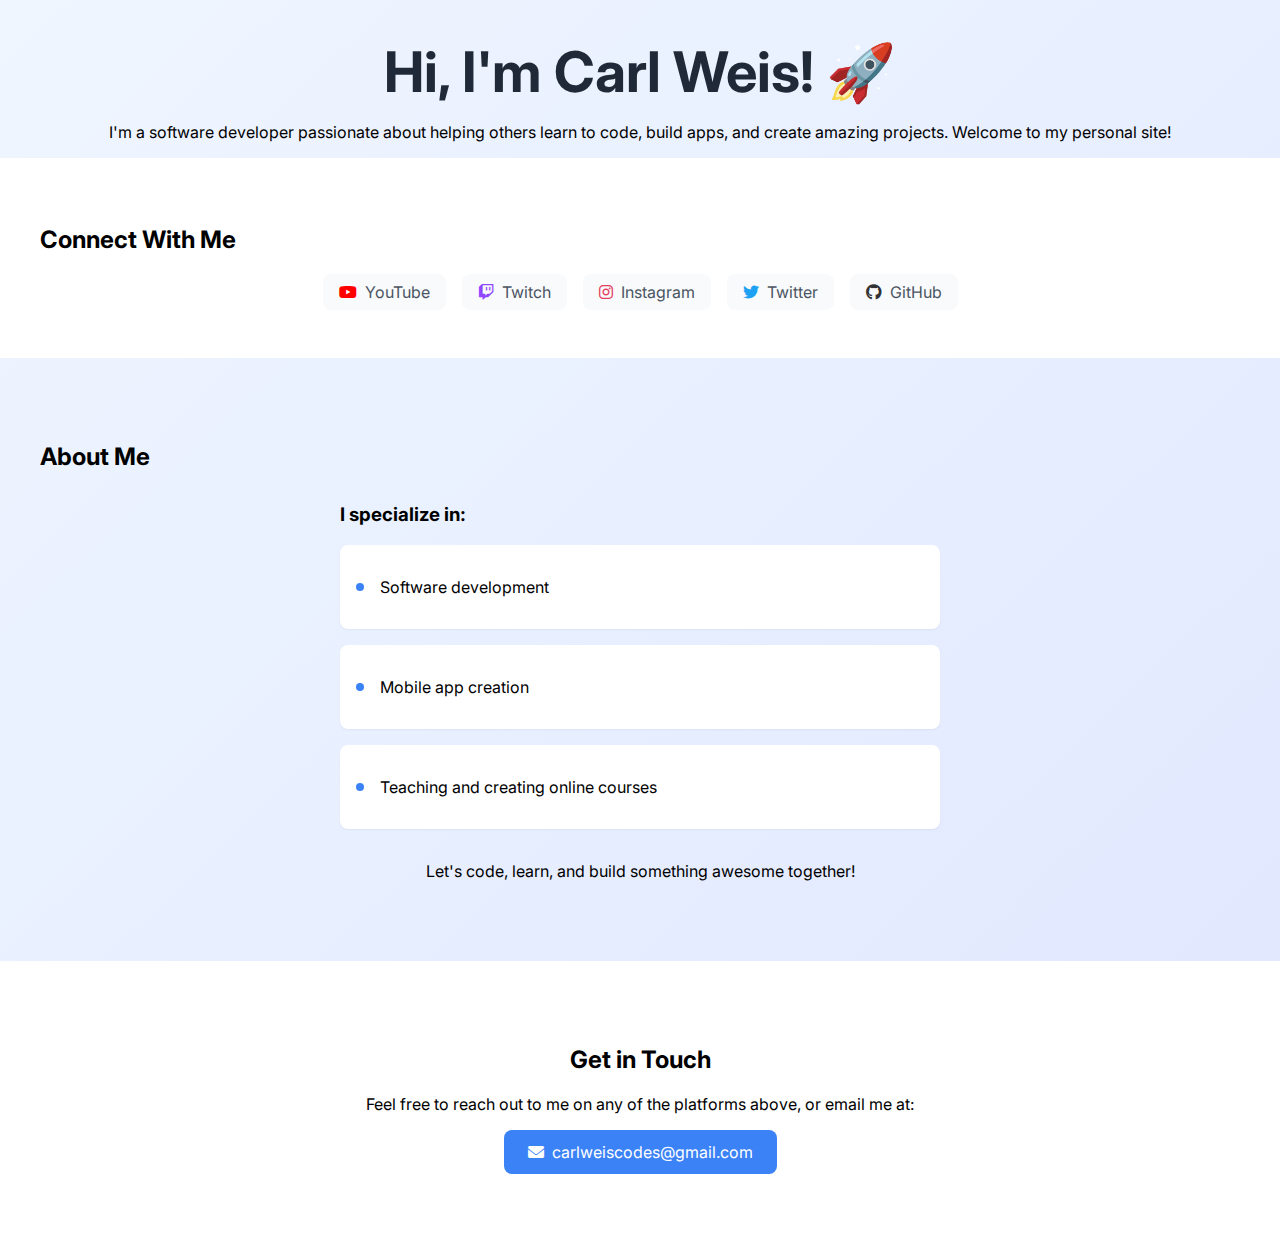
==== index.html @ dabbe788 "Add index.html page" ====
<!DOCTYPE html>
<html lang="en">
<head>
    <meta charset="UTF-8">
    <meta name="viewport" content="width=device-width, initial-scale=1.0">
    <title>Carl Weis - Software Developer</title>
    <link rel="stylesheet" href="styles.css">
    <link rel="stylesheet" href="https://cdnjs.cloudflare.com/ajax/libs/font-awesome/6.0.0/css/all.min.css">
    <link href="https://fonts.googleapis.com/css2?family=Inter:wght@400;500;600;700&display=swap" rel="stylesheet">
</head>
<body>
    <header class="container">
        <h1>Hi, I'm Carl Weis! 🚀</h1>
        <p>I'm a software developer passionate about helping others learn to code,
           build apps, and create amazing projects. Welcome to my personal site!</p>
    </header>

    <section class="social-links">
        <div class="container">
            <h2>Connect With Me</h2>
            <div class="social-grid">
                <a href="#" class="social-link">
                    <i class="fab fa-youtube" style="color: #ff0000;"></i>
                    <span>YouTube</span>
                </a>
                <a href="#" class="social-link">
                    <i class="fab fa-twitch" style="color: #9146ff;"></i>
                    <span>Twitch</span>
                </a>
                <a href="#" class="social-link">
                    <i class="fab fa-instagram" style="color: #e4405f;"></i>
                    <span>Instagram</span>
                </a>
                <a href="#" class="social-link">
                    <i class="fab fa-twitter" style="color: #1da1f2;"></i>
                    <span>Twitter</span>
                </a>
                <a href="#" class="social-link">
                    <i class="fab fa-github" style="color: #333;"></i>
                    <span>GitHub</span>
                </a>
            </div>
        </div>
    </section>

    <section class="about-section container">
        <h2>About Me</h2>
        <div class="specialty-list">
            <h3>I specialize in:</h3>
            <div class="specialty-item">
                <div class="specialty-dot"></div>
                <p>Software development</p>
            </div>
            <div class="specialty-item">
                <div class="specialty-dot"></div>
                <p>Mobile app creation</p>
            </div>
            <div class="specialty-item">
                <div class="specialty-dot"></div>
                <p>Teaching and creating online courses</p>
            </div>
        </div>
        <p style="text-align: center; margin-top: 2rem;">
            Let's code, learn, and build something awesome together!
        </p>
    </section>

    <section class="contact-section">
        <div class="container">
            <h2>Get in Touch</h2>
            <p>Feel free to reach out to me on any of the platforms above, or email me at:</p>
            <a href="mailto:carlweiscodes@gmail.com" class="email-button">
                <i class="fas fa-envelope"></i>
                <span>carlweiscodes@gmail.com</span>
            </a>
        </div>
    </section>
</body>
</html>
---- styles.css ----
:root {
  --primary-color: #3b82f6;
  --text-dark: #1f2937;
  --text-light: #4b5563;
  --bg-gradient-from: #eff6ff;
  --bg-gradient-to: #e0e7ff;
}

body {
  font-family: 'Inter', -apple-system, sans-serif;
  margin: 0;
  min-height: 100vh;
  background: linear-gradient(to bottom right, var(--bg-gradient-from), var(--bg-gradient-to));
}

.container {
  max-width: 1200px;
  margin: 0 auto;
  padding: 0 1rem;
}

header {
  text-align: center;
  padding: 4rem 1rem;
}

h1 {
  font-size: 2.5rem;
  color: var(--text-dark);
  margin-bottom: 1rem;
}

.social-links {
  background: white;
  padding: 3rem 0;
}

.social-grid {
  display: flex;
  flex-wrap: wrap;
  gap: 1rem;
  justify-content: center;
}

.social-link {
  display: flex;
  align-items: center;
  gap: 0.5rem;
  padding: 0.5rem 1rem;
  background: #f9fafb;
  border-radius: 0.5rem;
  text-decoration: none;
  color: var(--text-light);
  transition: background-color 0.2s;
}

.social-link:hover {
  background: #f3f4f6;
}

.about-section {
  padding: 4rem 0;
}

.specialty-list {
  max-width: 600px;
  margin: 2rem auto;
}

.specialty-item {
  display: flex;
  align-items: center;
  gap: 1rem;
  background: white;
  padding: 1rem;
  margin: 1rem 0;
  border-radius: 0.5rem;
  box-shadow: 0 1px 2px rgba(0,0,0,0.05);
}

.specialty-dot {
  width: 8px;
  height: 8px;
  background: var(--primary-color);
  border-radius: 50%;
}

.contact-section {
  background: white;
  padding: 4rem 0;
  text-align: center;
}

.email-button {
  display: inline-flex;
  align-items: center;
  gap: 0.5rem;
  background: var(--primary-color);
  color: white;
  padding: 0.75rem 1.5rem;
  border-radius: 0.5rem;
  text-decoration: none;
  transition: background-color 0.2s;
}

.email-button:hover {
  background: #2563eb;
}

@media (min-width: 768px) {
  h1 {
    font-size: 3.5rem;
  }
}
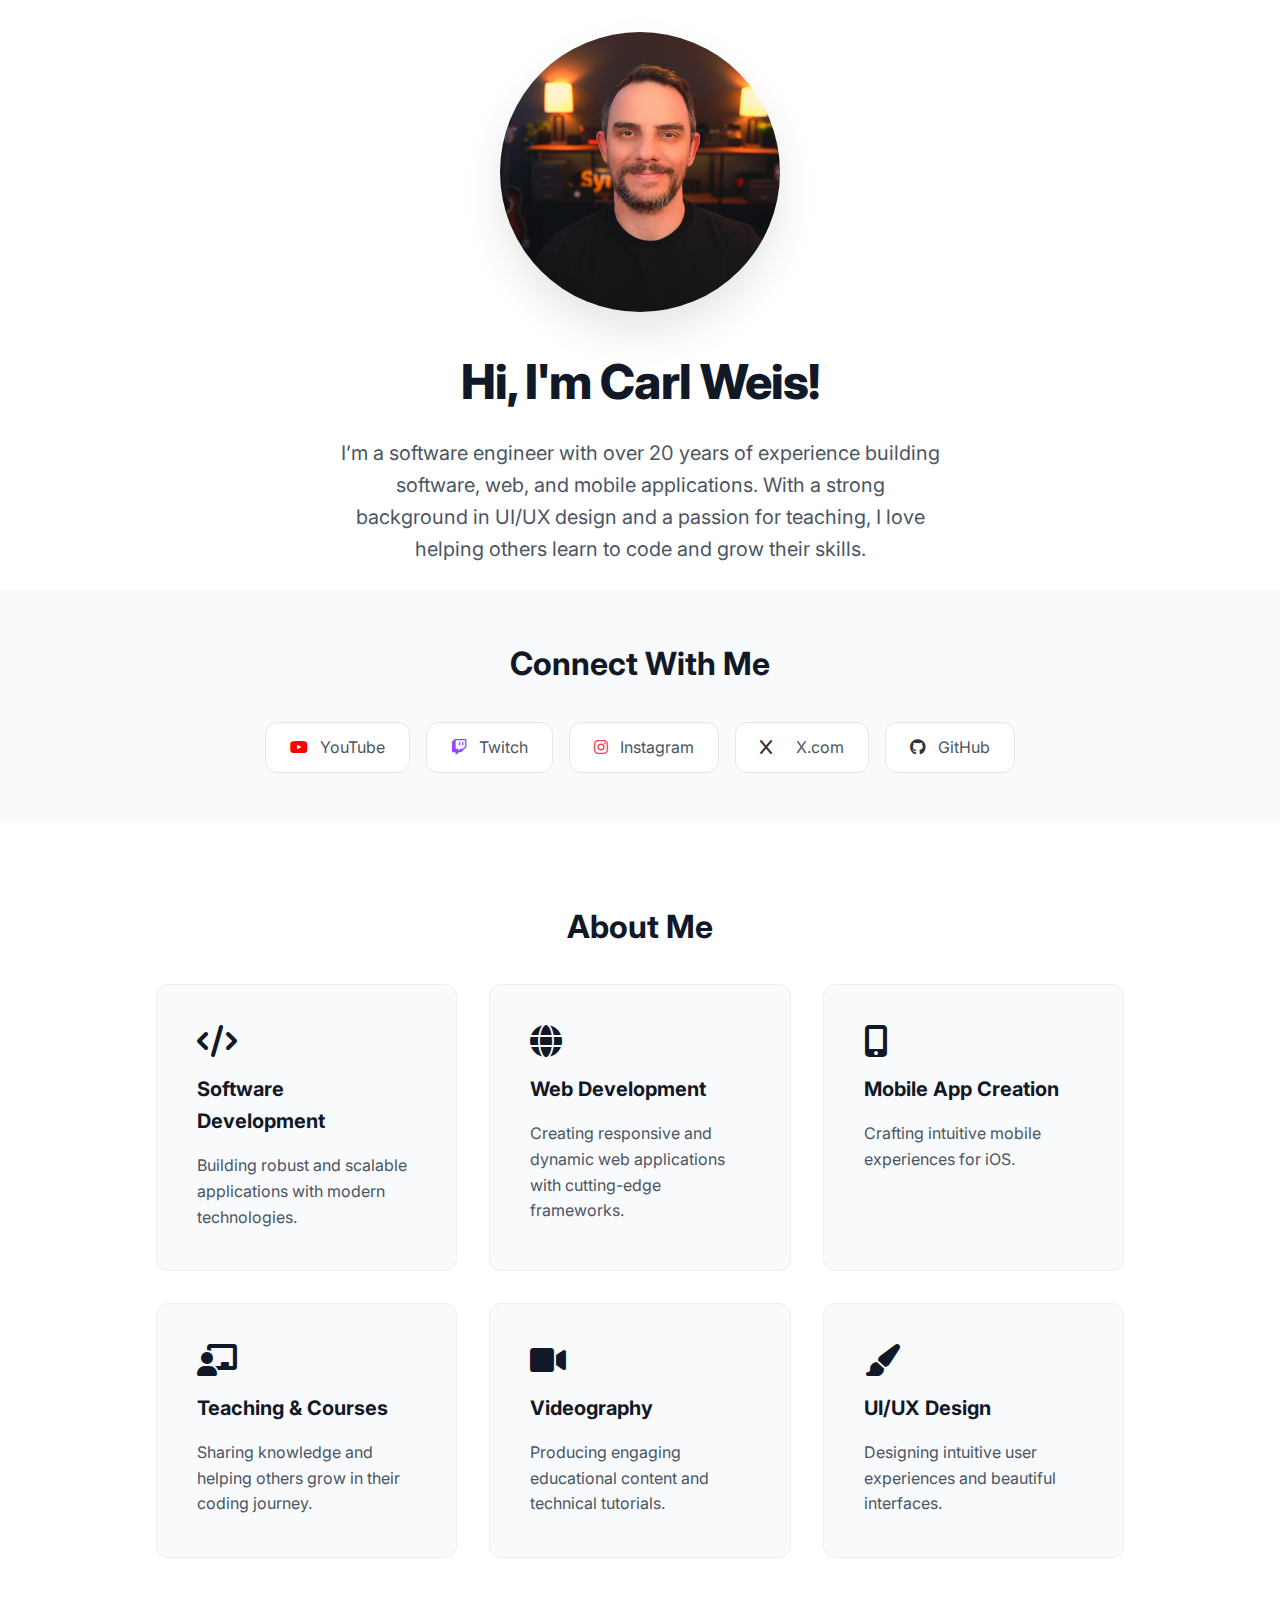
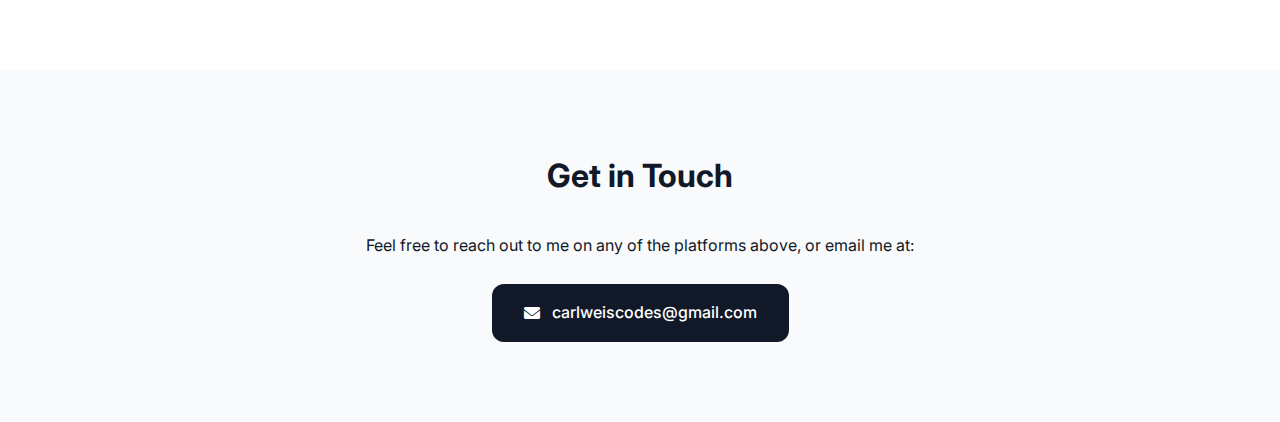
==== commit 6658caaf: "Updated styles" ====
--- a/index.html
+++ b/index.html
@@ -10,32 +10,38 @@
 </head>
 <body>
     <header class="container">
-        <h1>Hi, I'm Carl Weis! 🚀</h1>
-        <p>I'm a software developer passionate about helping others learn to code,
-           build apps, and create amazing projects. Welcome to my personal site!</p>
+        <div class="flex items-center justify-center">
+          <img src="images/headshot.jpg" alt="Headshot of Carl Weis" class="rounded-full border" width="300"/>
+        </div>
+        <h1>Hi, I'm Carl Weis!</h1>
+        <p>
+          I’m a software engineer with over 20 years of experience building software, web, and mobile applications. With a strong background in UI/UX design and a passion for teaching, I love helping others learn to code and grow their skills.
+        </p>
+        <br/>
     </header>
 
     <section class="social-links">
         <div class="container">
             <h2>Connect With Me</h2>
             <div class="social-grid">
-                <a href="#" class="social-link">
+                <a href="https://www.youtube.com/@carlweiscodes" class="social-link">
                     <i class="fab fa-youtube" style="color: #ff0000;"></i>
                     <span>YouTube</span>
                 </a>
-                <a href="#" class="social-link">
+                <a href="https://www.twitch.tv/carlweiscodes" class="social-link">
                     <i class="fab fa-twitch" style="color: #9146ff;"></i>
                     <span>Twitch</span>
                 </a>
-                <a href="#" class="social-link">
+                <a href="https://www.instagram.com/carlweiscodes/" class="social-link">
                     <i class="fab fa-instagram" style="color: #e4405f;"></i>
                     <span>Instagram</span>
                 </a>
-                <a href="#" class="social-link">
-                    <i class="fab fa-twitter" style="color: #1da1f2;"></i>
-                    <span>Twitter</span>
+                <a href="https://x.com/carlweiscodes" class="social-link">
+                  <i class="fab fa-x" style="color: #333;"></i>
+                  <i class="fa-brands fa-x-twitter" style="color: #000000;"></i>
+                  <span>X.com</span>
                 </a>
-                <a href="#" class="social-link">
+                <a href="https://github.com/carlweis" class="social-link">
                     <i class="fab fa-github" style="color: #333;"></i>
                     <span>GitHub</span>
                 </a>
@@ -46,29 +52,44 @@
     <section class="about-section container">
         <h2>About Me</h2>
         <div class="specialty-list">
-            <h3>I specialize in:</h3>
             <div class="specialty-item">
-                <div class="specialty-dot"></div>
-                <p>Software development</p>
+                <i class="fas fa-code"></i>
+                <h3>Software Development</h3>
+                <p>Building robust and scalable applications with modern technologies.</p>
             </div>
             <div class="specialty-item">
-                <div class="specialty-dot"></div>
-                <p>Mobile app creation</p>
+                <i class="fas fa-globe"></i>
+                <h3>Web Development</h3>
+                <p>Creating responsive and dynamic web applications with cutting-edge frameworks.</p>
             </div>
             <div class="specialty-item">
-                <div class="specialty-dot"></div>
-                <p>Teaching and creating online courses</p>
+                <i class="fas fa-mobile-alt"></i>
+                <h3>Mobile App Creation</h3>
+                <p>Crafting intuitive mobile experiences for iOS.</p>
+            </div>
+            <div class="specialty-item">
+                <i class="fas fa-chalkboard-teacher"></i>
+                <h3>Teaching & Courses</h3>
+                <p>Sharing knowledge and helping others grow in their coding journey.</p>
+            </div>
+            <div class="specialty-item">
+                <i class="fas fa-video"></i>
+                <h3>Videography</h3>
+                <p>Producing engaging educational content and technical tutorials.</p>
+            </div>
+            <div class="specialty-item">
+                <i class="fas fa-paint-brush"></i>
+                <h3>UI/UX Design</h3>
+                <p>Designing intuitive user experiences and beautiful interfaces.</p>
             </div>
         </div>
-        <p style="text-align: center; margin-top: 2rem;">
-            Let's code, learn, and build something awesome together!
-        </p>
     </section>
 
     <section class="contact-section">
         <div class="container">
             <h2>Get in Touch</h2>
             <p>Feel free to reach out to me on any of the platforms above, or email me at:</p>
+            <br/>
             <a href="mailto:carlweiscodes@gmail.com" class="email-button">
                 <i class="fas fa-envelope"></i>
                 <span>carlweiscodes@gmail.com</span>
--- a/styles.css
+++ b/styles.css
@@ -1,37 +1,93 @@
 :root {
-  --primary-color: #3b82f6;
-  --text-dark: #1f2937;
+  --primary-color: #2563eb;
+  --primary-light: #3b82f6;
+  --text-dark: #111827;
   --text-light: #4b5563;
-  --bg-gradient-from: #eff6ff;
-  --bg-gradient-to: #e0e7ff;
+  --bg-white: #ffffff;
+  --bg-light: #f9fafb;
+  --border-color: #e5e7eb;
+}
+
+* {
+  box-sizing: border-box;
+  margin: 0;
+  padding: 0;
 }
 
 body {
-  font-family: 'Inter', -apple-system, sans-serif;
-  margin: 0;
-  min-height: 100vh;
-  background: linear-gradient(to bottom right, var(--bg-gradient-from), var(--bg-gradient-to));
+  font-family:
+    "Inter",
+    -apple-system,
+    sans-serif;
+  background: var(--bg-white);
+  color: var(--text-dark);
+  line-height: 1.6;
 }
 
 .container {
-  max-width: 1200px;
+  max-width: 1100px;
   margin: 0 auto;
-  padding: 0 1rem;
-}
-
+  padding: 0 1.5rem;
+}
+
+/* Header */
 header {
   text-align: center;
   padding: 4rem 1rem;
+  background: var(--bg-white);
+}
+
+.flex {
+  display: flex;
+}
+
+.items-center {
+  align-items: center;
+}
+
+.justify-center {
+  justify-center: center;
+}
+
+header .flex {
+    display: flex;
+    justify-content: center;
+    align-items: center;
+    width: 100%;
+}
+header img {
+  display: block;
+  width: 280px;
+  height: 280px;
+  object-fit: cover;
+  border-radius: 50%;
+  margin: 2rem 0;
+  box-shadow: 0 20px 40px rgba(0, 0, 0, 0.1);
+  transition: transform 0.3s ease;
+}
+
+header img:hover {
+  transform: translateY(-5px);
 }
 
 h1 {
-  font-size: 2.5rem;
+  font-size: 3rem;
+  font-weight: 800;
   color: var(--text-dark);
   margin-bottom: 1rem;
-}
-
+  letter-spacing: -0.02em;
+}
+
+header p {
+  font-size: 1.25rem;
+  color: var(--text-light);
+  max-width: 600px;
+  margin: 0 auto;
+}
+
+/* Social Links */
 .social-links {
-  background: white;
+  background: var(--bg-light);
   padding: 3rem 0;
 }
 
@@ -40,75 +96,151 @@
   flex-wrap: wrap;
   gap: 1rem;
   justify-content: center;
+  max-width: 800px;
+  margin: 0 auto;
 }
 
 .social-link {
   display: flex;
   align-items: center;
-  gap: 0.5rem;
-  padding: 0.5rem 1rem;
-  background: #f9fafb;
-  border-radius: 0.5rem;
+  gap: 0.75rem;
+  padding: 0.75rem 1.5rem;
+  background: var(--bg-white);
+  border-radius: 12px;
   text-decoration: none;
   color: var(--text-light);
-  transition: background-color 0.2s;
+  transition: all 0.2s ease;
+  border: 1px solid var(--border-color);
 }
 
 .social-link:hover {
-  background: #f3f4f6;
-}
-
+  transform: translateY(-2px);
+  color: var(--primary-color);
+  border-color: var(--primary-light);
+  box-shadow: 0 4px 12px rgba(37, 99, 235, 0.1);
+}
+
+/* About Section */
 .about-section {
-  padding: 4rem 0;
+  padding: 5rem 0;
+  background: var(--bg-white);
 }
 
 .specialty-list {
-  max-width: 600px;
+  max-width: 700px;
   margin: 2rem auto;
 }
 
+h2 {
+  font-size: 2rem;
+  text-align: center;
+  margin-bottom: 2rem;
+  color: var(--text-dark);
+}
+
+h3 {
+  font-size: 1.25rem;
+  color: var(--text-dark);
+  margin-bottom: 1.5rem;
+}
+
+.about-section {
+    padding: 5rem 0;
+    background: var(--bg-white);
+}
+
+.specialty-list {
+    display: grid;
+    grid-template-columns: repeat(auto-fit, minmax(300px, 1fr));
+    gap: 2rem;
+    max-width: 1000px;
+    margin: 2rem auto;
+    padding: 0 1rem;
+}
+
 .specialty-item {
-  display: flex;
-  align-items: center;
-  gap: 1rem;
-  background: white;
-  padding: 1rem;
-  margin: 1rem 0;
-  border-radius: 0.5rem;
-  box-shadow: 0 1px 2px rgba(0,0,0,0.05);
-}
-
-.specialty-dot {
-  width: 8px;
-  height: 8px;
-  background: var(--primary-color);
-  border-radius: 50%;
-}
-
+    background: var(--bg-light);
+    padding: 2.5rem;
+    border-radius: 12px;
+    position: relative;
+    overflow: hidden;
+    border: solid 1px #eee;
+}
+
+.specialty-item i {
+    font-size: 2rem;
+    color: var(--text-dark);
+    margin-bottom: 1rem;
+    display: block;
+}
+
+.specialty-item h3 {
+    font-size: 1.25rem;
+    margin-bottom: 1rem;
+    color: var(--text-dark);
+}
+
+.specialty-item p {
+    color: var(--text-light);
+    line-height: 1.6;
+}
+
+@media (max-width: 768px) {
+    .specialty-list {
+        grid-template-columns: 1fr;
+        padding: 0 1rem;
+    }
+
+    .specialty-item {
+        padding: 2rem;
+    }
+}
+/* Contact Section */
 .contact-section {
-  background: white;
-  padding: 4rem 0;
+  background: var(--bg-light);
+  padding: 5rem 0;
   text-align: center;
 }
 
 .email-button {
   display: inline-flex;
   align-items: center;
-  gap: 0.5rem;
-  background: var(--primary-color);
+  gap: 0.75rem;
+  background: var(--text-dark);
   color: white;
-  padding: 0.75rem 1.5rem;
-  border-radius: 0.5rem;
+  padding: 1rem 2rem;
+  border-radius: 12px;
   text-decoration: none;
-  transition: background-color 0.2s;
+  font-weight: 500;
+  transition: all 0.2s ease;
 }
 
 .email-button:hover {
-  background: #2563eb;
-}
-
-@media (min-width: 768px) {
+  transform: translateY(-2px);
+  box-shadow: 0 4px 12px rgba(37, 99, 235, 0.2);
+}
+
+/* Responsive Design */
+@media (max-width: 768px) {
   h1 {
-    font-size: 3.5rem;
-  }
-}
+    font-size: 2.5rem;
+  }
+
+  header img {
+    width: 240px;
+    height: 240px;
+  }
+
+  .social-grid {
+    gap: 0.75rem;
+  }
+
+  .social-link {
+    padding: 0.6rem 1.2rem;
+  }
+}
+
+/* Smooth Scrolling */
+html {
+  scroll-behavior: smooth;
+}
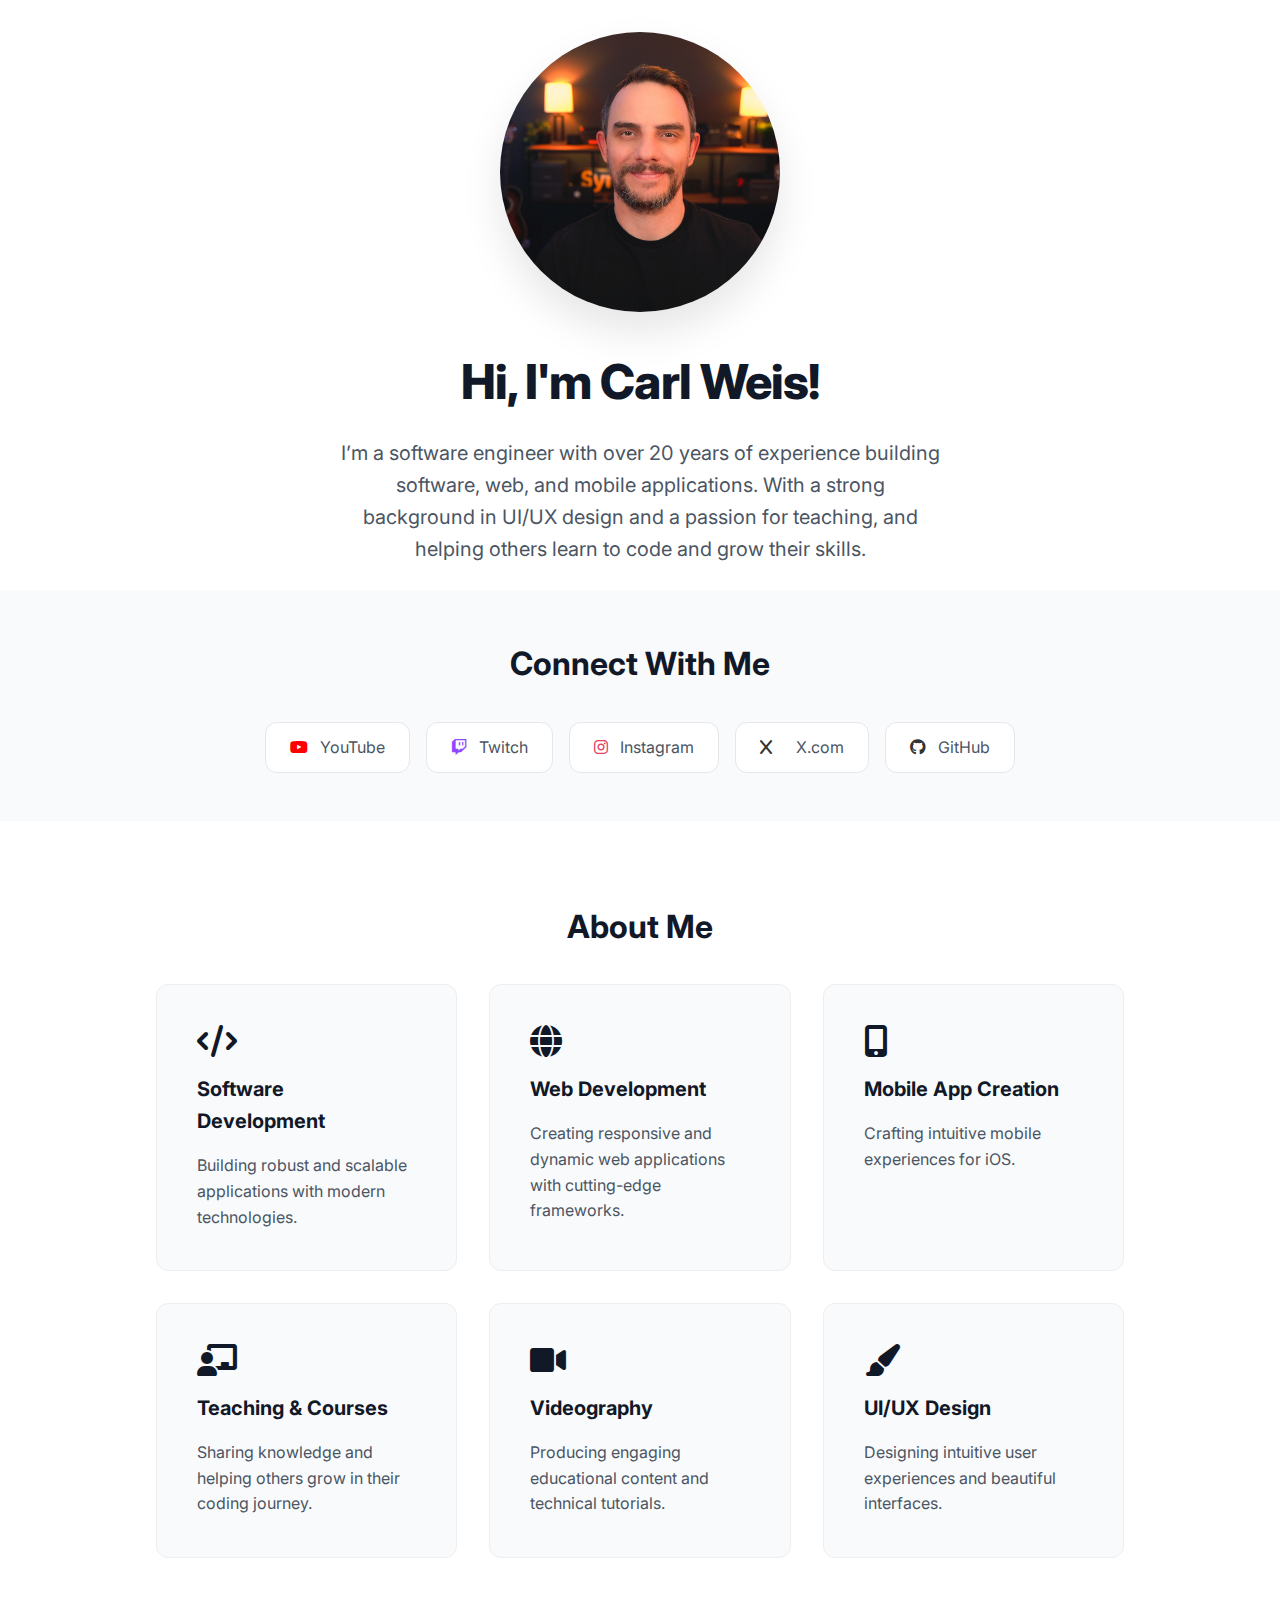
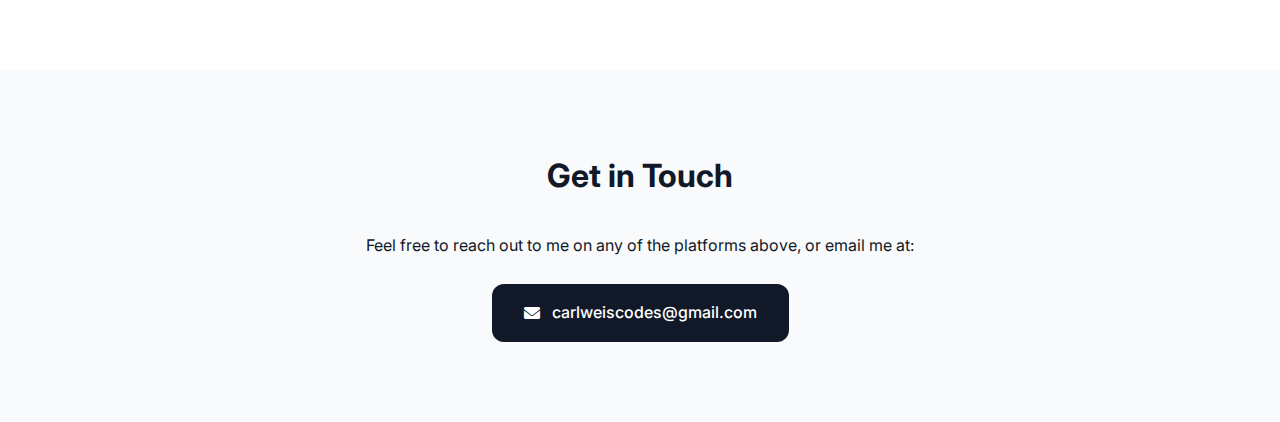
==== commit 8dd80445: "Updates" ====
--- a/index.html
+++ b/index.html
@@ -15,7 +15,7 @@
         </div>
         <h1>Hi, I'm Carl Weis!</h1>
         <p>
-          I’m a software engineer with over 20 years of experience building software, web, and mobile applications. With a strong background in UI/UX design and a passion for teaching, I love helping others learn to code and grow their skills.
+          I’m a software engineer with over 20 years of experience building software, web, and mobile applications. With a strong background in UI/UX design and a passion for teaching, and helping others learn to code and grow their skills.
         </p>
         <br/>
     </header>
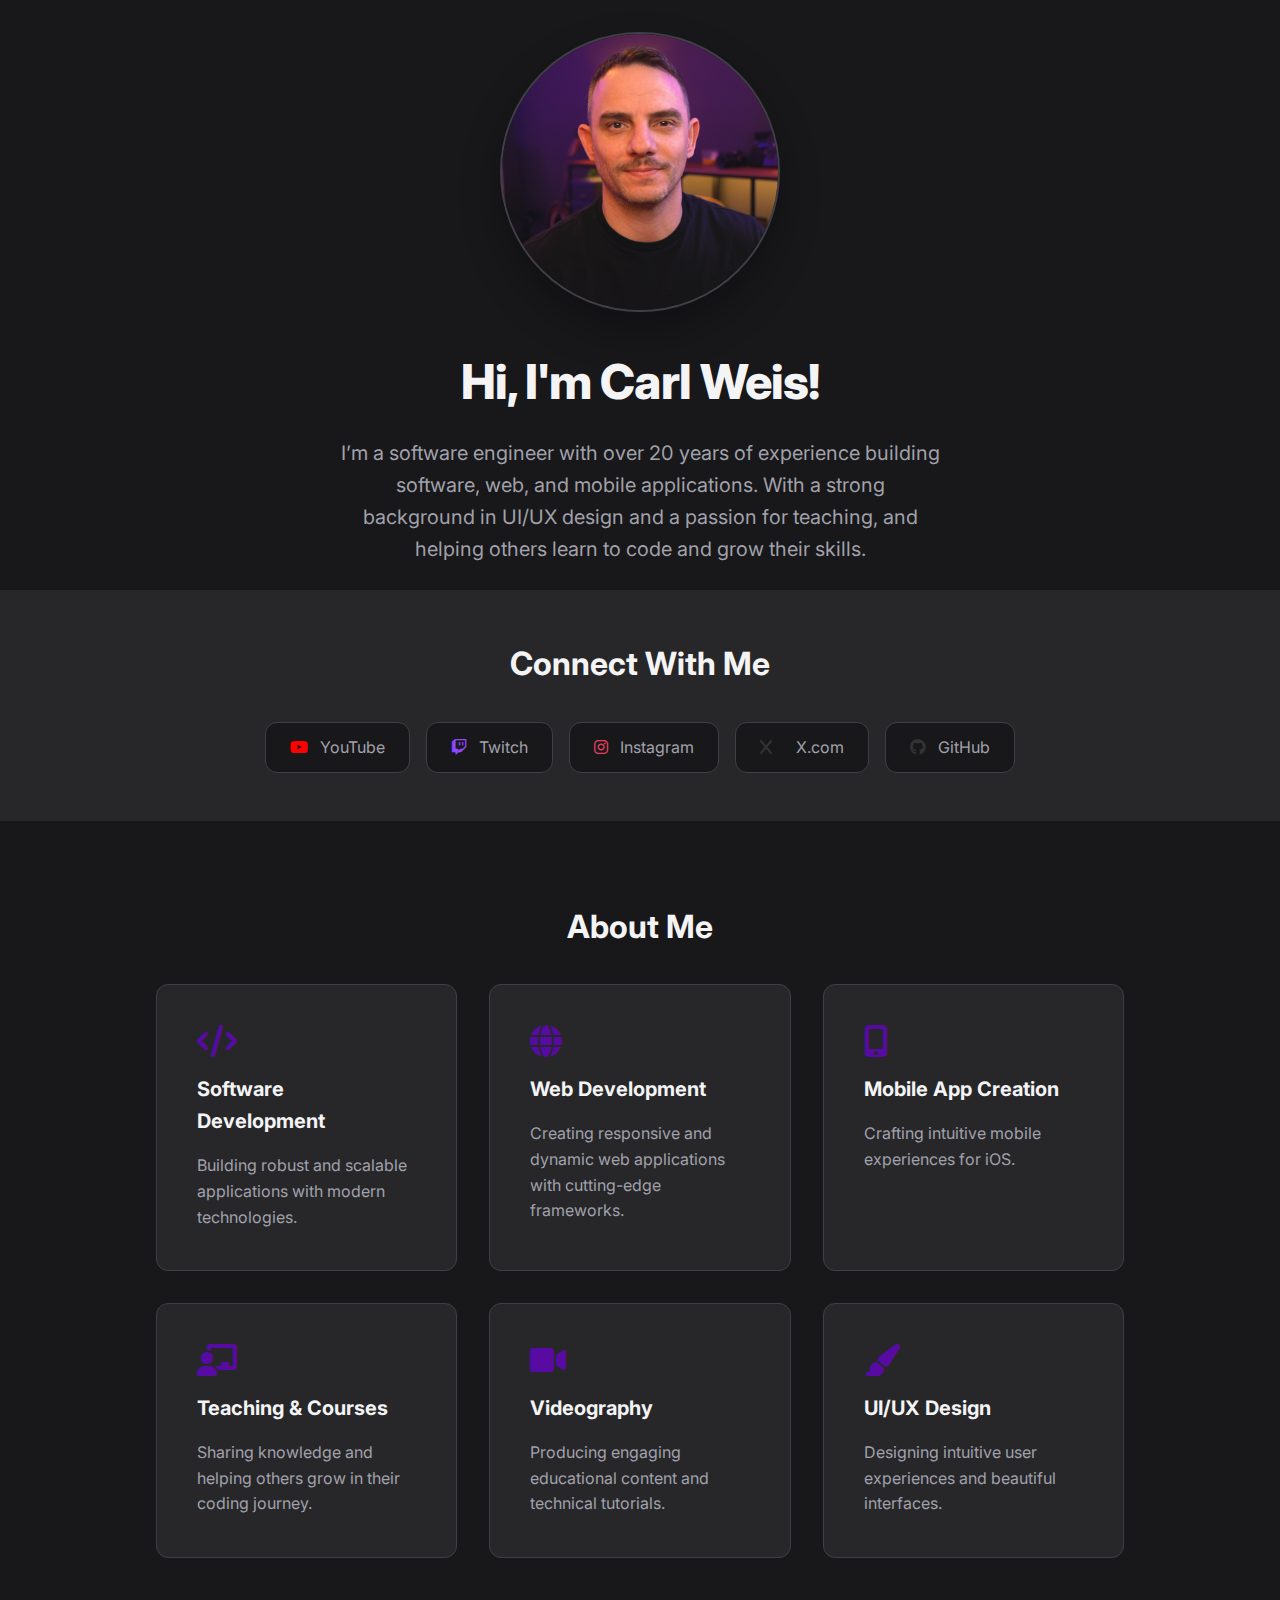
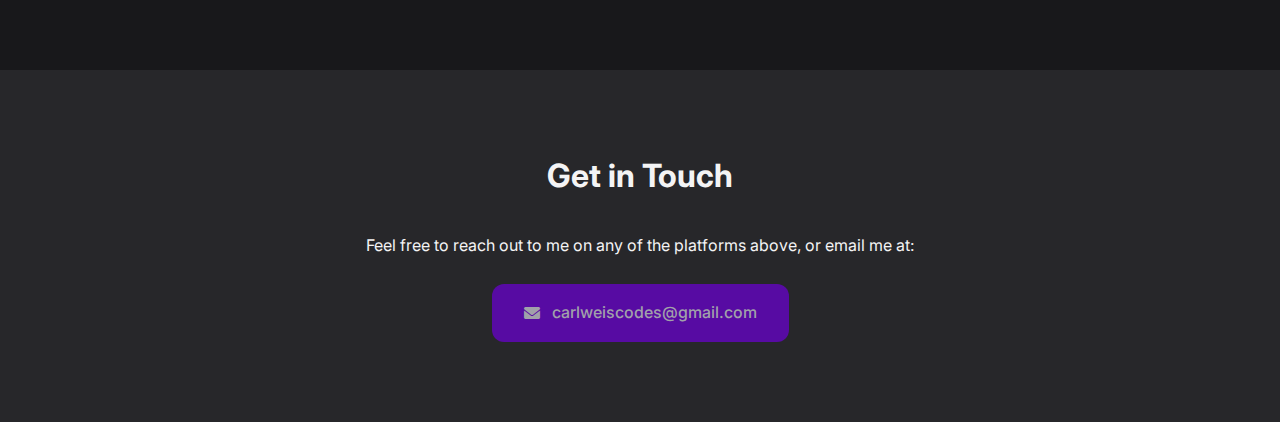
==== commit 0a2da45b: "Dark theme with new headshot" ====
--- a/index.html
+++ b/index.html
@@ -11,7 +11,7 @@
 <body>
     <header class="container">
         <div class="flex items-center justify-center">
-          <img src="images/headshot.jpg" alt="Headshot of Carl Weis" class="rounded-full border" width="300"/>
+          <img src="images/headshot.png" alt="Headshot of Carl Weis" class="rounded-full border" width="300"/>
         </div>
         <h1>Hi, I'm Carl Weis!</h1>
         <p>
--- a/styles.css
+++ b/styles.css
@@ -1,11 +1,11 @@
 :root {
-  --primary-color: #2563eb;
-  --primary-light: #3b82f6;
-  --text-dark: #111827;
-  --text-light: #4b5563;
-  --bg-white: #ffffff;
-  --bg-light: #f9fafb;
-  --border-color: #e5e7eb;
+  --primary-color: #570BA3;
+  --primary-light: #7300DE;
+  --text-dark: #f4f4f5;
+  --text-light: #a1a1aa;
+  --bg-dark: #18181b;
+  --bg-zinc: #27272a;
+  --border-color: #3f3f46;
 }
 
 * {
@@ -15,11 +15,8 @@
 }
 
 body {
-  font-family:
-    "Inter",
-    -apple-system,
-    sans-serif;
-  background: var(--bg-white);
+  font-family: "Inter", -apple-system, sans-serif;
+  background: var(--bg-dark);
   color: var(--text-dark);
   line-height: 1.6;
 }
@@ -34,7 +31,7 @@
 header {
   text-align: center;
   padding: 4rem 1rem;
-  background: var(--bg-white);
+  background: var(--bg-dark);
 }
 
 .flex {
@@ -46,15 +43,9 @@
 }
 
 .justify-center {
-  justify-center: center;
-}
-
-header .flex {
-    display: flex;
-    justify-content: center;
-    align-items: center;
-    width: 100%;
-}
+  justify-content: center;
+}
+
 header img {
   display: block;
   width: 280px;
@@ -62,7 +53,8 @@
   object-fit: cover;
   border-radius: 50%;
   margin: 2rem 0;
-  box-shadow: 0 20px 40px rgba(0, 0, 0, 0.1);
+  border: 2px solid var(--border-color);
+  box-shadow: 0 20px 40px rgba(0, 0, 0, 0.3);
   transition: transform 0.3s ease;
 }
 
@@ -87,7 +79,7 @@
 
 /* Social Links */
 .social-links {
-  background: var(--bg-light);
+  background: var(--bg-zinc);
   padding: 3rem 0;
 }
 
@@ -105,7 +97,7 @@
   align-items: center;
   gap: 0.75rem;
   padding: 0.75rem 1.5rem;
-  background: var(--bg-white);
+  background: var(--bg-dark);
   border-radius: 12px;
   text-decoration: none;
   color: var(--text-light);
@@ -117,18 +109,38 @@
   transform: translateY(-2px);
   color: var(--primary-color);
   border-color: var(--primary-light);
-  box-shadow: 0 4px 12px rgba(37, 99, 235, 0.1);
+  box-shadow: 0 4px 12px rgba(96, 165, 250, 0.1);
 }
 
 /* About Section */
 .about-section {
   padding: 5rem 0;
-  background: var(--bg-white);
+  background: var(--bg-dark);
 }
 
 .specialty-list {
-  max-width: 700px;
+  display: grid;
+  grid-template-columns: repeat(auto-fit, minmax(300px, 1fr));
+  gap: 2rem;
+  max-width: 1000px;
   margin: 2rem auto;
+  padding: 0 1rem;
+}
+
+.specialty-item {
+  background: var(--bg-zinc);
+  padding: 2.5rem;
+  border-radius: 12px;
+  position: relative;
+  overflow: hidden;
+  border: 1px solid var(--border-color);
+}
+
+.specialty-item i {
+  font-size: 2rem;
+  color: var(--primary-color);
+  margin-bottom: 1rem;
+  display: block;
 }
 
 h2 {
@@ -141,63 +153,17 @@
 h3 {
   font-size: 1.25rem;
   color: var(--text-dark);
-  margin-bottom: 1.5rem;
-}
-
-.about-section {
-    padding: 5rem 0;
-    background: var(--bg-white);
-}
-
-.specialty-list {
-    display: grid;
-    grid-template-columns: repeat(auto-fit, minmax(300px, 1fr));
-    gap: 2rem;
-    max-width: 1000px;
-    margin: 2rem auto;
-    padding: 0 1rem;
-}
-
-.specialty-item {
-    background: var(--bg-light);
-    padding: 2.5rem;
-    border-radius: 12px;
-    position: relative;
-    overflow: hidden;
-    border: solid 1px #eee;
-}
-
-.specialty-item i {
-    font-size: 2rem;
-    color: var(--text-dark);
-    margin-bottom: 1rem;
-    display: block;
-}
-
-.specialty-item h3 {
-    font-size: 1.25rem;
-    margin-bottom: 1rem;
-    color: var(--text-dark);
+  margin-bottom: 1rem;
 }
 
 .specialty-item p {
-    color: var(--text-light);
-    line-height: 1.6;
-}
-
-@media (max-width: 768px) {
-    .specialty-list {
-        grid-template-columns: 1fr;
-        padding: 0 1rem;
-    }
-
-    .specialty-item {
-        padding: 2rem;
-    }
-}
+  color: var(--text-light);
+  line-height: 1.6;
+}
+
 /* Contact Section */
 .contact-section {
-  background: var(--bg-light);
+  background: var(--bg-zinc);
   padding: 5rem 0;
   text-align: center;
 }
@@ -206,8 +172,8 @@
   display: inline-flex;
   align-items: center;
   gap: 0.75rem;
-  background: var(--text-dark);
-  color: white;
+  background: var(--primary-color);
+  color: var(--text-light);
   padding: 1rem 2rem;
   border-radius: 12px;
   text-decoration: none;
@@ -217,7 +183,8 @@
 
 .email-button:hover {
   transform: translateY(-2px);
-  box-shadow: 0 4px 12px rgba(37, 99, 235, 0.2);
+  background: var(--primary-light);
+  box-shadow: 0 4px 12px rgba(96, 165, 250, 0.2);
 }
 
 /* Responsive Design */
@@ -238,6 +205,15 @@
   .social-link {
     padding: 0.6rem 1.2rem;
   }
+
+  .specialty-list {
+    grid-template-columns: 1fr;
+    padding: 0 1rem;
+  }
+
+  .specialty-item {
+    padding: 2rem;
+  }
 }
 
 /* Smooth Scrolling */
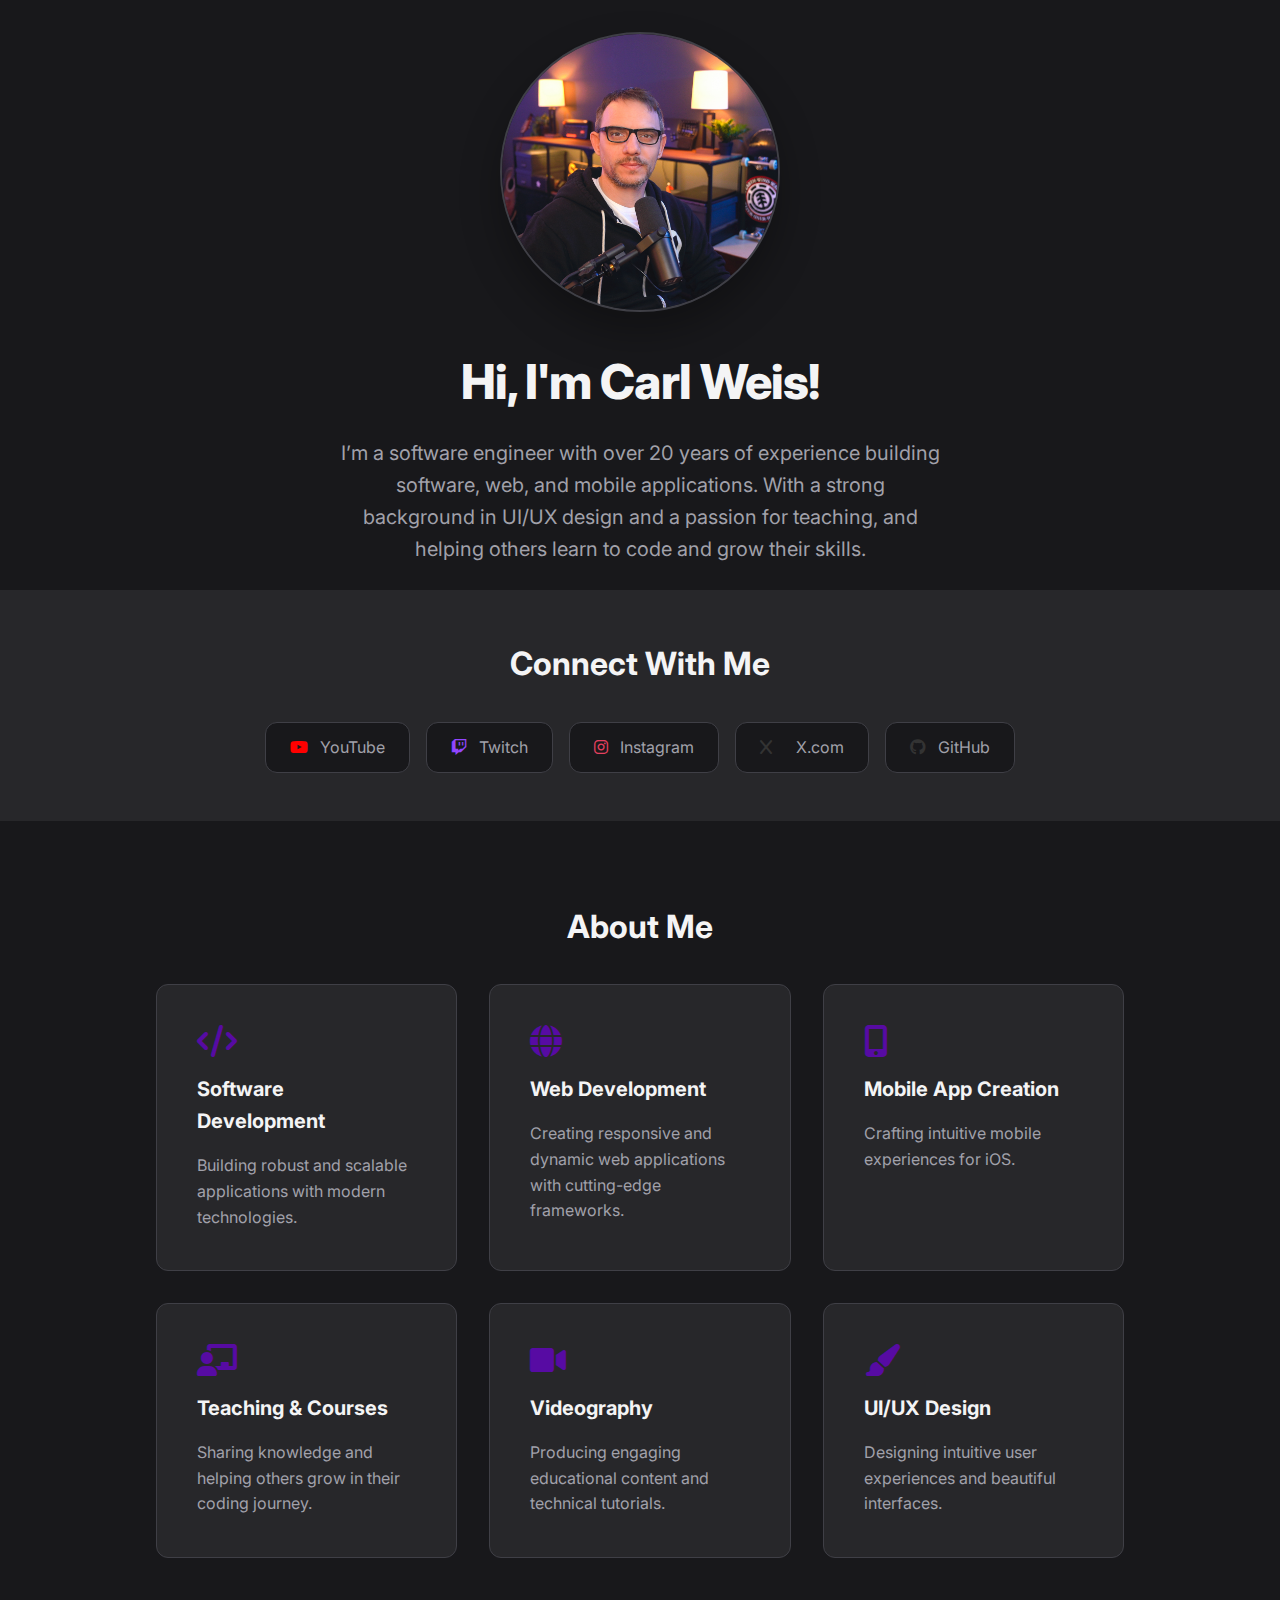
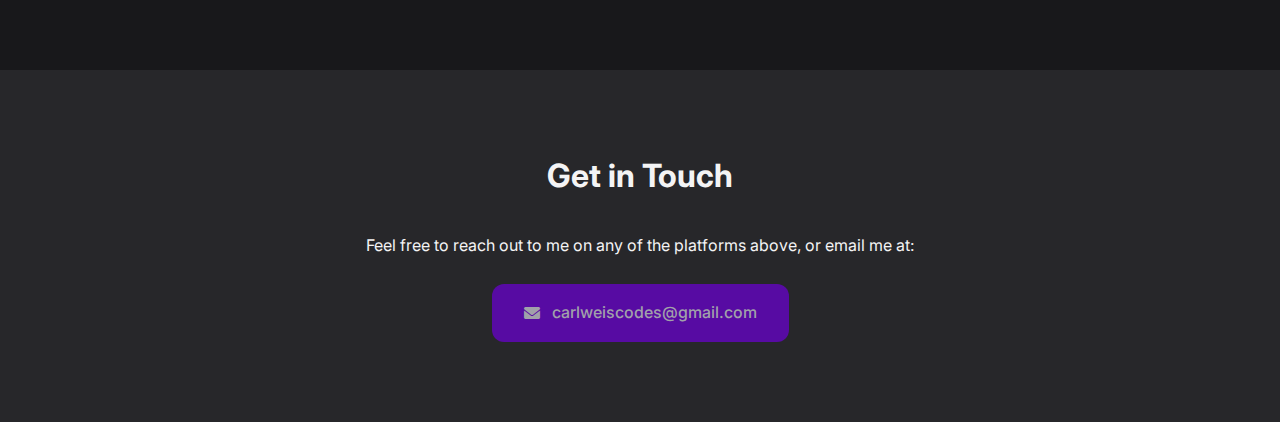
==== commit b7bc6761: "Updates" ====
--- a/index.html
+++ b/index.html
@@ -3,7 +3,7 @@
 <head>
     <meta charset="UTF-8">
     <meta name="viewport" content="width=device-width, initial-scale=1.0">
-    <title>Carl Weis - Software Developer</title>
+    <title>Carl Weis - Software Engineer</title>
     <link rel="stylesheet" href="styles.css">
     <link rel="stylesheet" href="https://cdnjs.cloudflare.com/ajax/libs/font-awesome/6.0.0/css/all.min.css">
     <link href="https://fonts.googleapis.com/css2?family=Inter:wght@400;500;600;700&display=swap" rel="stylesheet">
@@ -11,7 +11,7 @@
 <body>
     <header class="container">
         <div class="flex items-center justify-center">
-          <img src="images/headshot.png" alt="Headshot of Carl Weis" class="rounded-full border" width="300"/>
+          <img src="images/headshot.jpg" alt="Headshot of Carl Weis" class="rounded-full border" width="300"/>
         </div>
         <h1>Hi, I'm Carl Weis!</h1>
         <p>
@@ -24,7 +24,7 @@
         <div class="container">
             <h2>Connect With Me</h2>
             <div class="social-grid">
-                <a href="https://www.youtube.com/@carlweiscodes" class="social-link">
+                <a href="https://www.youtube.com/@carlweis" class="social-link">
                     <i class="fab fa-youtube" style="color: #ff0000;"></i>
                     <span>YouTube</span>
                 </a>
